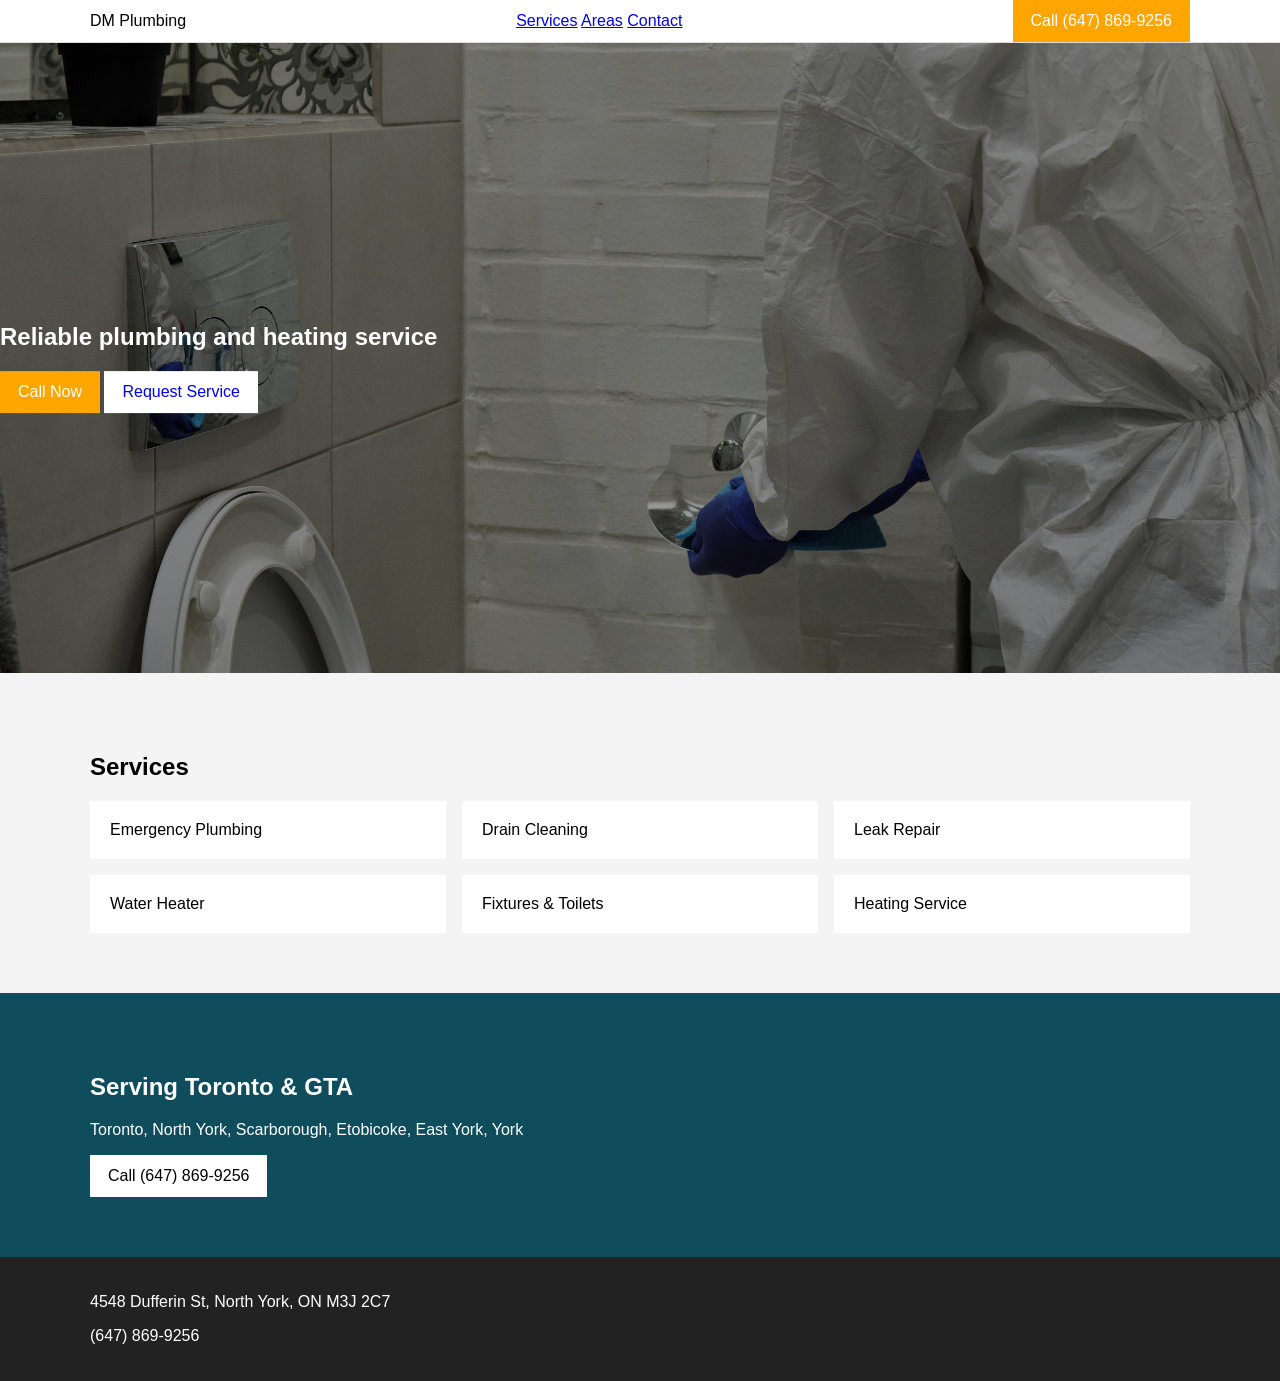
==== index.html @ 823b33cc "initial static site" ====
<!DOCTYPE html>
<html lang="en">
<head>
  <meta charset="UTF-8" />
  <meta name="viewport" content="width=device-width, initial-scale=1.0" />
  <title>DM Plumbing & Drain Service</title>
  <link rel="stylesheet" href="styles.css" />
</head>

<body>

<header class="header">
  <div class="container header-inner">
    <div class="brand">DM Plumbing</div>

    <nav>
      <a href="#services">Services</a>
      <a href="#areas">Areas</a>
      <a href="contact.html">Contact</a>
    </nav>

    <a href="tel:+16478699256" class="btn primary">Call (647) 869-9256</a>
  </div>
</header>

<section class="hero">
  <img src="images/plumber-with-client.jpg" class="hero-img" />
  <div class="hero-overlay"></div>

  <div class="container hero-content">
    <h1>Reliable plumbing and heating service</h1>
    <div class="hero-actions">
      <a href="tel:+16478699256" class="btn primary">Call Now</a>
      <a href="contact.html" class="btn secondary">Request Service</a>
    </div>
  </div>
</section>

<section id="services" class="section light">
  <div class="container">
    <h2>Services</h2>

    <div class="grid">
      <div class="card">Emergency Plumbing</div>
      <div class="card">Drain Cleaning</div>
      <div class="card">Leak Repair</div>
      <div class="card">Water Heater</div>
      <div class="card">Fixtures & Toilets</div>
      <div class="card">Heating Service</div>
    </div>
  </div>
</section>

<section id="areas" class="cta">
  <div class="container">
    <h2>Serving Toronto & GTA</h2>
    <p>Toronto, North York, Scarborough, Etobicoke, East York, York</p>

    <a href="tel:+16478699256" class="btn white">Call (647) 869-9256</a>
  </div>
</section>

<footer class="footer">
  <div class="container">
    <p>4548 Dufferin St, North York, ON M3J 2C7</p>
    <p>(647) 869-9256</p>
  </div>
</footer>

</body>
</html>
---- styles.css ----
body {
  margin: 0;
  font-family: Arial;
}

.container {
  width: 90%;
  max-width: 1100px;
  margin: auto;
}

.header {
  background: white;
  border-bottom: 1px solid #ddd;
}

.header-inner {
  display: flex;
  justify-content: space-between;
  align-items: center;
}

.hero {
  position: relative;
  height: 70vh;
}

.hero-img {
  width: 100%;
  height: 100%;
  object-fit: cover;
}

.hero-overlay {
  position: absolute;
  inset: 0;
  background: rgba(0,0,0,0.4);
}

.hero-content {
  position: absolute;
  top: 50%;
  transform: translateY(-50%);
  color: white;
}

.section {
  padding: 60px 0;
}

.light {
  background: #f4f4f4;
}

.grid {
  display: grid;
  grid-template-columns: repeat(3, 1fr);
  gap: 1rem;
}

.card {
  background: white;
  padding: 20px;
}

.btn {
  padding: 12px 18px;
  text-decoration: none;
  display: inline-block;
}

.primary {
  background: orange;
  color: white;
}

.secondary {
  background: white;
}

.white {
  background: white;
  color: black;
}

.cta {
  background: #0f4c5c;
  color: white;
  padding: 60px 0;
}

.footer {
  background: #222;
  color: white;
  padding: 20px;
}

.form {
  display: grid;
  gap: 10px;
  margin-top: 20px;
}

.map iframe {
  width: 100%;
  height: 400px;
}
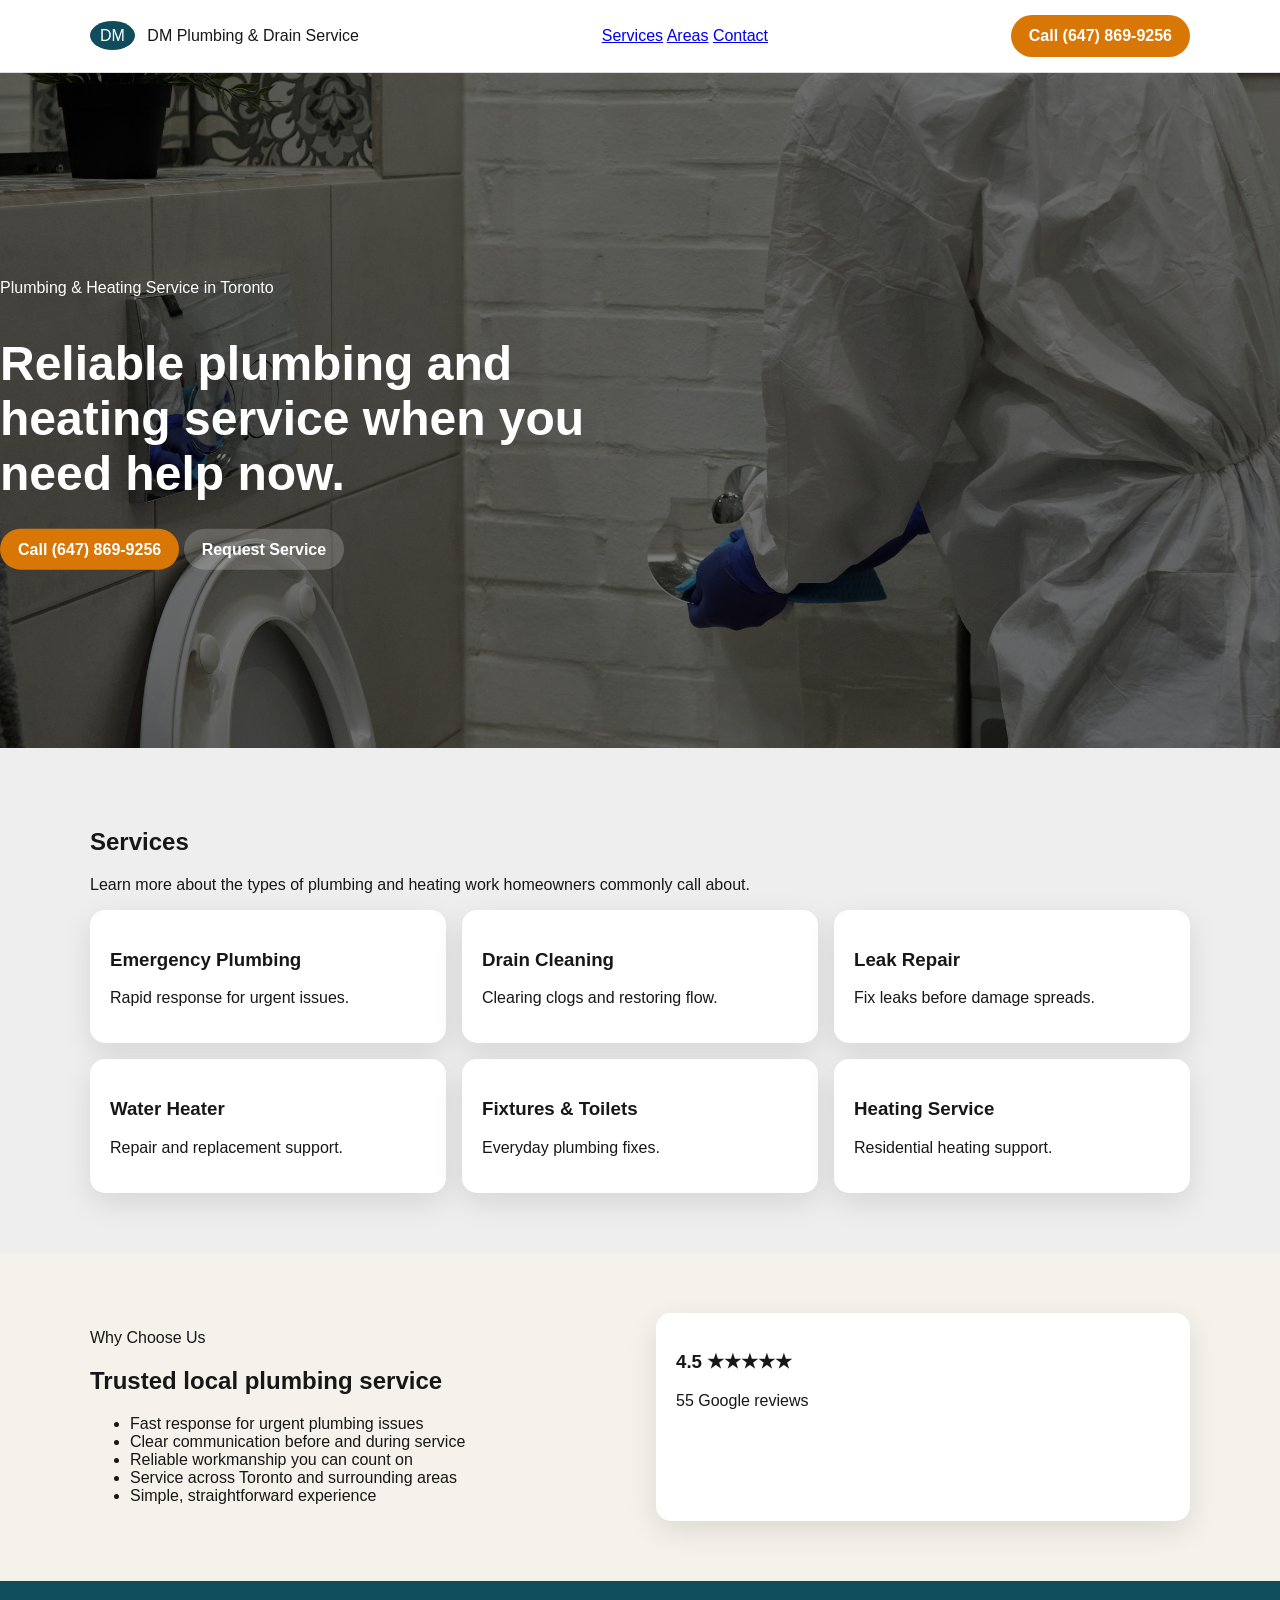
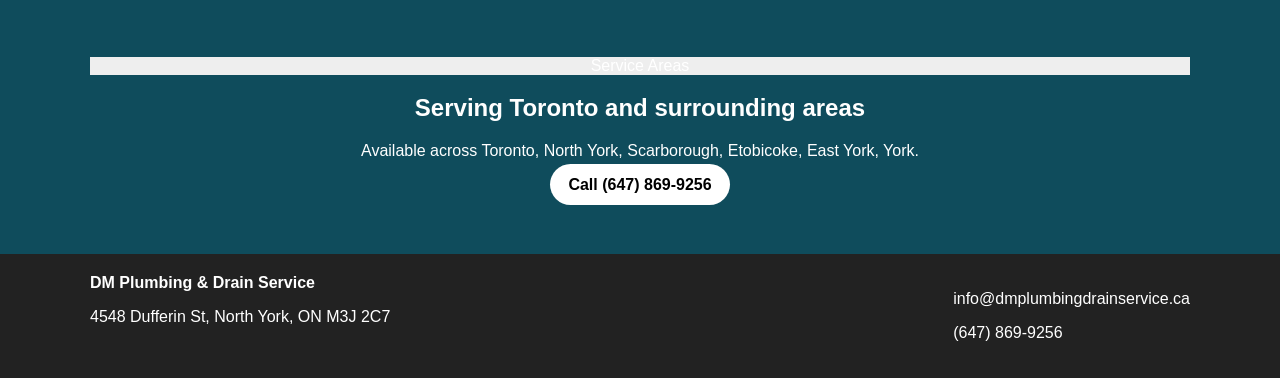
==== commit 57ef806e: "add copy" ====
--- a/index.html
+++ b/index.html
@@ -11,7 +11,10 @@
 
 <header class="header">
   <div class="container header-inner">
-    <div class="brand">DM Plumbing</div>
+    <div class="brand">
+      <span class="brand-mark">DM</span>
+      DM Plumbing & Drain Service
+    </div>
 
     <nav>
       <a href="#services">Services</a>
@@ -23,47 +26,96 @@
   </div>
 </header>
 
+<!-- HERO -->
 <section class="hero">
   <img src="images/plumber-with-client.jpg" class="hero-img" />
   <div class="hero-overlay"></div>
 
   <div class="container hero-content">
-    <h1>Reliable plumbing and heating service</h1>
+    <p class="eyebrow">Plumbing & Heating Service in Toronto</p>
+
+    <h1>
+      Reliable plumbing and heating service when you need help now.
+    </h1>
+
     <div class="hero-actions">
-      <a href="tel:+16478699256" class="btn primary">Call Now</a>
+      <a href="tel:+16478699256" class="btn primary">Call (647) 869-9256</a>
       <a href="contact.html" class="btn secondary">Request Service</a>
     </div>
   </div>
 </section>
 
+<!-- SERVICES -->
 <section id="services" class="section light">
   <div class="container">
     <h2>Services</h2>
+    <p class="muted">
+      Learn more about the types of plumbing and heating work homeowners commonly call about.
+    </p>
 
     <div class="grid">
-      <div class="card">Emergency Plumbing</div>
-      <div class="card">Drain Cleaning</div>
-      <div class="card">Leak Repair</div>
-      <div class="card">Water Heater</div>
-      <div class="card">Fixtures & Toilets</div>
-      <div class="card">Heating Service</div>
+      <div class="card"><h3>Emergency Plumbing</h3><p>Rapid response for urgent issues.</p></div>
+      <div class="card"><h3>Drain Cleaning</h3><p>Clearing clogs and restoring flow.</p></div>
+      <div class="card"><h3>Leak Repair</h3><p>Fix leaks before damage spreads.</p></div>
+      <div class="card"><h3>Water Heater</h3><p>Repair and replacement support.</p></div>
+      <div class="card"><h3>Fixtures & Toilets</h3><p>Everyday plumbing fixes.</p></div>
+      <div class="card"><h3>Heating Service</h3><p>Residential heating support.</p></div>
     </div>
   </div>
 </section>
 
-<section id="areas" class="cta">
-  <div class="container">
-    <h2>Serving Toronto & GTA</h2>
-    <p>Toronto, North York, Scarborough, Etobicoke, East York, York</p>
+<!-- WHY -->
+<section class="section">
+  <div class="container split">
+    <div>
+      <p class="eyebrow dark">Why Choose Us</p>
+      <h2>Trusted local plumbing service</h2>
 
-    <a href="tel:+16478699256" class="btn white">Call (647) 869-9256</a>
+      <ul class="list">
+        <li>Fast response for urgent plumbing issues</li>
+        <li>Clear communication before and during service</li>
+        <li>Reliable workmanship you can count on</li>
+        <li>Service across Toronto and surrounding areas</li>
+        <li>Simple, straightforward experience</li>
+      </ul>
+    </div>
+
+    <div class="card trust">
+      <h3>4.5 ★★★★★</h3>
+      <p class="muted">55 Google reviews</p>
+    </div>
   </div>
 </section>
 
+<!-- CTA -->
+<section id="areas" class="cta">
+  <div class="container">
+    <p class="eyebrow light">Service Areas</p>
+
+    <h2>Serving Toronto and surrounding areas</h2>
+
+    <p class="muted light-text">
+      Available across Toronto, North York, Scarborough, Etobicoke, East York, York.
+    </p>
+
+    <a href="tel:+16478699256" class="btn white call-btn">
+      Call (647) 869-9256
+    </a>
+  </div>
+</section>
+
+<!-- FOOTER -->
 <footer class="footer">
-  <div class="container">
-    <p>4548 Dufferin St, North York, ON M3J 2C7</p>
-    <p>(647) 869-9256</p>
+  <div class="container footer-inner">
+    <div>
+      <strong>DM Plumbing & Drain Service</strong>
+      <p>4548 Dufferin St, North York, ON M3J 2C7</p>
+    </div>
+
+    <div>
+      <p>info@dmplumbingdrainservice.ca</p>
+      <p>(647) 869-9256</p>
+    </div>
   </div>
 </footer>
 
--- a/styles.css
+++ b/styles.css
@@ -1,107 +1,53 @@
-body {
-  margin: 0;
-  font-family: Arial;
+:root {
+  --bg:#f5f2eb;
+  --surface:#fff;
+  --primary:#0f4c5c;
+  --accent:#d97706;
+  --text:#171717;
+  --muted:#666;
 }
 
-.container {
-  width: 90%;
-  max-width: 1100px;
-  margin: auto;
-}
+body {margin:0;font-family:Arial;background:var(--bg);color:var(--text);}
 
-.header {
-  background: white;
-  border-bottom: 1px solid #ddd;
-}
+.container {width:min(1100px,90%);margin:auto;}
 
-.header-inner {
-  display: flex;
-  justify-content: space-between;
-  align-items: center;
-}
+.header {background:white;border-bottom:1px solid #ddd;}
+.header-inner {display:flex;justify-content:space-between;align-items:center;padding:15px 0;}
 
-.hero {
-  position: relative;
-  height: 70vh;
-}
+.brand-mark {background:var(--primary);color:white;border-radius:50%;padding:6px 10px;margin-right:8px;}
 
-.hero-img {
-  width: 100%;
-  height: 100%;
-  object-fit: cover;
-}
+.hero {position:relative;height:75vh;}
+.hero-img {width:100%;height:100%;object-fit:cover;}
+.hero-overlay {position:absolute;inset:0;background:rgba(0,0,0,0.5);}
+.hero-content {position:absolute;top:50%;transform:translateY(-50%);color:white;}
 
-.hero-overlay {
-  position: absolute;
-  inset: 0;
-  background: rgba(0,0,0,0.4);
-}
+.hero h1 {font-size:3rem;max-width:600px;}
 
-.hero-content {
-  position: absolute;
-  top: 50%;
-  transform: translateY(-50%);
-  color: white;
-}
+.btn {padding:12px 18px;border-radius:999px;text-decoration:none;font-weight:bold;}
+.primary {background:var(--accent);color:white;}
+.secondary {background:rgba(255,255,255,0.2);color:white;}
+.white {background:white;color:black;}
 
-.section {
-  padding: 60px 0;
-}
+.section {padding:60px 0;}
+.light {background:#eee;}
 
-.light {
-  background: #f4f4f4;
-}
+.grid {display:grid;grid-template-columns:repeat(3,1fr);gap:1rem;}
+.card {background:white;padding:20px;border-radius:15px;box-shadow:0 10px 30px rgba(0,0,0,.1);}
 
-.grid {
-  display: grid;
-  grid-template-columns: repeat(3, 1fr);
-  gap: 1rem;
-}
+.split {display:grid;grid-template-columns:1fr 1fr;gap:2rem;}
 
-.card {
-  background: white;
-  padding: 20px;
-}
+.cta {background:var(--primary);color:white;text-align:center;padding:60px 0;}
+.call-btn {margin-top:20px;}
 
-.btn {
-  padding: 12px 18px;
-  text-decoration: none;
-  display: inline-block;
-}
+.footer {background:#222;color:white;padding:20px;}
+.footer-inner {display:flex;justify-content:space-between;}
 
-.primary {
-  background: orange;
-  color: white;
-}
+.form {display:grid;gap:10px;}
+.form input,.form textarea {padding:12px;border-radius:10px;border:1px solid #ddd;}
 
-.secondary {
-  background: white;
-}
+.map iframe {width:100%;height:400px;border:0;}
 
-.white {
-  background: white;
-  color: black;
-}
-
-.cta {
-  background: #0f4c5c;
-  color: white;
-  padding: 60px 0;
-}
-
-.footer {
-  background: #222;
-  color: white;
-  padding: 20px;
-}
-
-.form {
-  display: grid;
-  gap: 10px;
-  margin-top: 20px;
-}
-
-.map iframe {
-  width: 100%;
-  height: 400px;
+@media(max-width:800px){
+  .grid,.split {grid-template-columns:1fr;}
+  .hero h1 {font-size:2rem;}
 }
